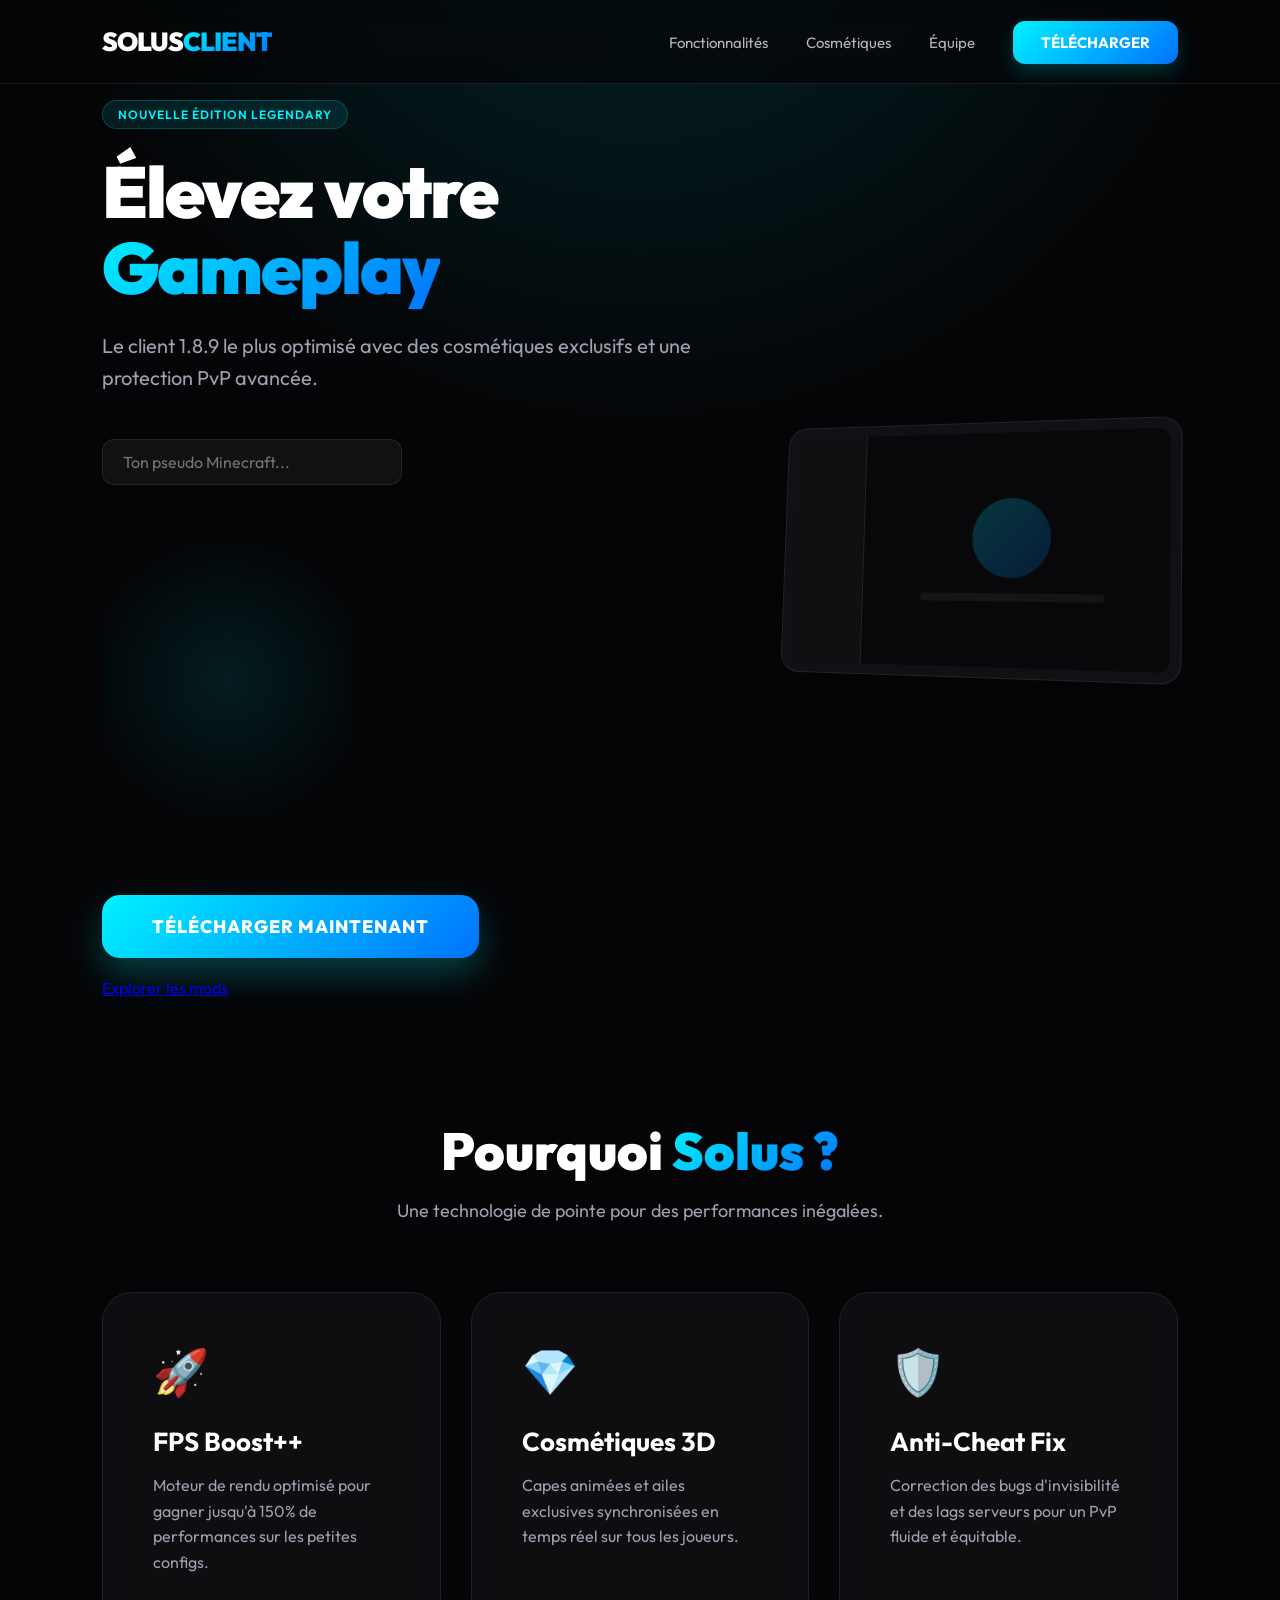
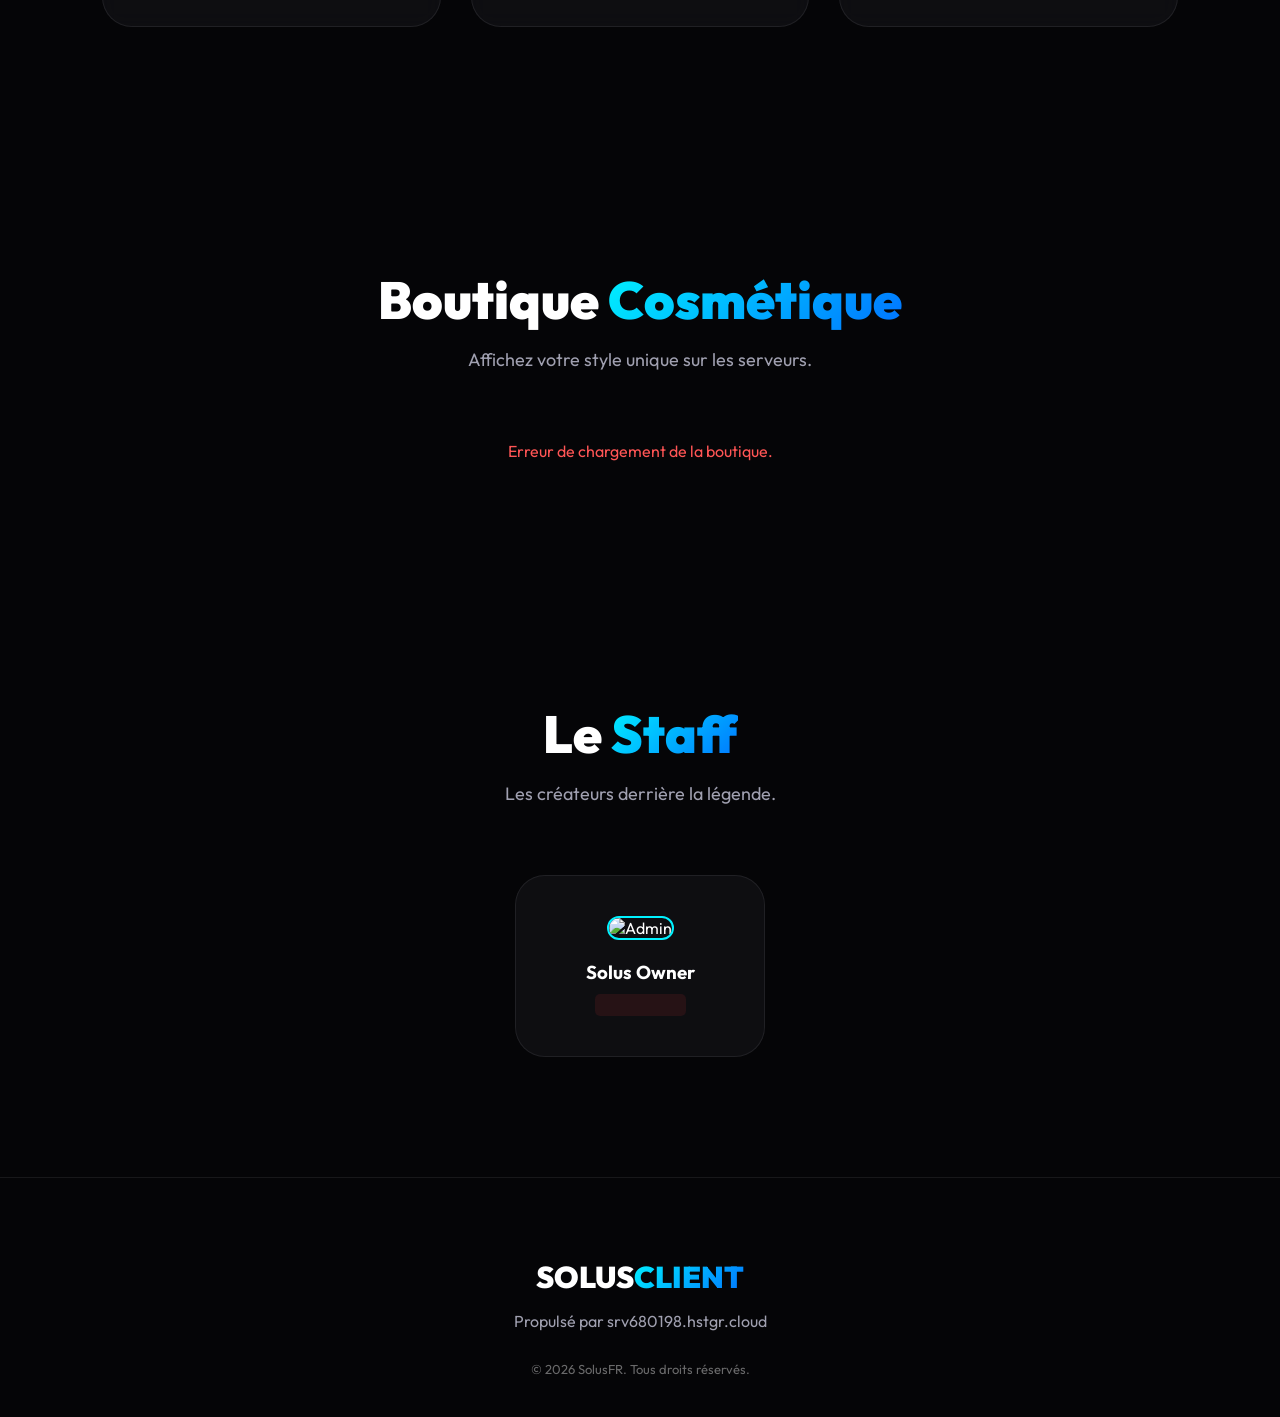
==== index.html @ 74bdff4c "site" ====
<!DOCTYPE html>
<html lang="fr">
<head>
    <meta charset="UTF-8">
    <meta name="viewport" content="width=device-width, initial-scale=1.0">
    <title>Solus Client | The Legendary Minecraft Experience</title>
    <link rel="stylesheet" href="style.css">
    <link href="https://fonts.googleapis.com/css2?family=Outfit:wght@300;400;600;900&display=swap" rel="stylesheet">
    <script src="https://unpkg.com/scrollreveal"></script>
    
    <!-- Utilisation de la version STABLE 2.5.3 de skinview3d -->
    <script src="https://cdn.jsdelivr.net/npm/skinview3d@2.5.3/dist/skinview3d.bundle.js"></script>
</head>
<body>
    <div class="glow-bg"></div>
    
    <nav>
        <div class="logo">SOLUS<span>CLIENT</span></div>
        <div class="nav-links">
            <a href="#features">Fonctionnalités</a>
            <a href="#store">Cosmétiques</a>
            <a href="#staff">Équipe</a>
            <a href="download.html" class="btn-download-nav">TÉLÉCHARGER</a>
        </div>
    </nav>

    <header>
        <div class="hero-content">
            <div class="badge">NOUVELLE ÉDITION LEGENDARY</div>
            <h1>Élevez votre <span>Gameplay</span></h1>
            <p>Le client 1.8.9 le plus optimisé avec des cosmétiques exclusifs et une protection PvP avancée.</p>
            
            <div class="skin-preview-box">
                <input type="text" id="skin-input" placeholder="Ton pseudo Minecraft..." class="preview-input">
                <div class="skin-display">
                    <!-- On s'assure que le canvas est bien là -->
                    <canvas id="skin_container" style="width: 300px; height: 400px;"></canvas>
                </div>
            </div>

            <div class="hero-btns">
                <a href="download.html" class="btn-main">TÉLÉCHARGER MAINTENANT</a>
                <a href="#features" class="btn-sub">Explorer les mods</a>
            </div>
        </div>
        <div class="hero-visual">
            <div class="launcher-mockup">
                <div class="mockup-screen">
                    <div class="mockup-sidebar"></div>
                    <div class="mockup-main">
                        <div class="mockup-circle"></div>
                        <div class="mockup-lines"></div>
                    </div>
                </div>
            </div>
        </div>
    </header>

    <section id="features" class="section">
        <div class="section-header">
            <h2>Pourquoi <span>Solus ?</span></h2>
            <p>Une technologie de pointe pour des performances inégalées.</p>
        </div>
        <div class="feat-grid">
            <div class="feat-card">
                <div class="feat-icon">🚀</div>
                <h3>FPS Boost++</h3>
                <p>Moteur de rendu optimisé pour gagner jusqu'à 150% de performances sur les petites configs.</p>
            </div>
            <div class="feat-card">
                <div class="feat-icon">💎</div>
                <h3>Cosmétiques 3D</h3>
                <p>Capes animées et ailes exclusives synchronisées en temps réel sur tous les joueurs.</p>
            </div>
            <div class="feat-card">
                <div class="feat-icon">🛡️</div>
                <h3>Anti-Cheat Fix</h3>
                <p>Correction des bugs d'invisibilité et des lags serveurs pour un PvP fluide et équitable.</p>
            </div>
        </div>
    </section>

    <section id="store" class="section">
        <div class="section-header">
            <h2>Boutique <span>Cosmétique</span></h2>
            <p>Affichez votre style unique sur les serveurs.</p>
        </div>
        <div id="store-container" class="store-grid">
            <p style="text-align: center; color: #aaa; grid-column: 1/-1;">Chargement des cosmétiques...</p>
        </div>
    </section>

    <section id="staff" class="section">
        <div class="section-header">
            <h2>Le <span>Staff</span></h2>
            <p>Les créateurs derrière la légende.</p>
        </div>
        <div class="staff-list">
            <div class="staff-card">
                <img src="https://minotar.net/helm/38c6be5c-34c3-4daa-8e38-e55f1881e52b/100.png" alt="Admin">
                <h3>Solus Owner</h3>
                <span class="rank">FONDATEUR</span>
            </div>
        </div>
    </section>

    <footer>
        <div class="footer-content">
            <div class="footer-logo">SOLUS<span>CLIENT</span></div>
            <p>Propulsé par srv680198.hstgr.cloud</p>
            <div class="copyright">© 2026 SolusFR. Tous droits réservés.</div>
        </div>
    </footer>

    <script>
        const skinInput = document.getElementById('skin-input');
        const storeContainer = document.getElementById('store-container');
        let skinViewer;

        function initViewer() {
            if (typeof skinview3d === 'undefined') {
                console.log("skinview3d non chargé, attente...");
                setTimeout(initViewer, 500);
                return;
            }
            try {
                skinViewer = new skinview3d.SkinViewer({
                    canvas: document.getElementById("skin_container"),
                    width: 300,
                    height: 400,
                    pixelRatio: window.devicePixelRatio || 1,
                    skin: "https://minotar.net/skin/Steve"
                });
                skinViewer.autoRotate = true;
                skinViewer.autoRotateSpeed = 0.5;
                console.log("SkinView3D initialisé.");
            } catch (e) { console.error(e); }
        }

        window.onload = () => {
            initViewer();
            fetchStore();
            detectOS();
        };

        function detectOS() {
            const mainBtn = document.getElementById('main-download');
            const platform = window.navigator.platform.toLowerCase();
            const userAgent = window.navigator.userAgent.toLowerCase();
            
            if (platform.includes('linux') || userAgent.includes('linux')) {
                mainBtn.innerText = "Télécharger pour Linux";
                mainBtn.href = "/assets/launcher/Solus Client-1.0.2.AppImage";
                document.getElementById('alt-lin').style.display = 'none';
                document.getElementById('alt-win').style.display = 'inline';
                document.getElementById('alt-deb').style.display = 'inline';
                document.getElementById('alt-rpm').style.display = 'inline';
            } else {
                mainBtn.innerText = "Télécharger pour Windows";
                mainBtn.href = "/assets/launcher/SolusSetup.exe";
                document.getElementById('alt-win').style.display = 'none';
                document.getElementById('alt-lin').style.display = 'inline';
                document.getElementById('alt-deb').style.display = 'inline';
                document.getElementById('alt-rpm').style.display = 'inline';
            }
        }

        skinInput.addEventListener('input', (e) => {
            if (skinViewer) skinViewer.loadSkin(`https://minotar.net/skin/${e.target.value || "Steve"}`);
        });

        async function fetchStore() {
            try {
                // Utilisation du proxy Vercel natif (bypass Mixed Content & CORS)
                const target = '/api/store';
                
                const response = await fetch(target);
                const data = await response.json();
                
                storeContainer.innerHTML = '';
                data.forEach(item => {
                    // Les images passent par Vercel aussi (/assets/capes/...)
                    // On remplace l'URL absolue par une URL relative Vercel si elle pointe vers le serveur
                    let proxiedImageUrl = item.texture_url;
                    if (proxiedImageUrl.includes('srv680198.hstgr.cloud:7777/assets')) {
                        proxiedImageUrl = proxiedImageUrl.split('srv680198.hstgr.cloud:7777')[1];
                    }
                    
                    const div = document.createElement('div');
                    div.className = 'cos-item';
                    div.onclick = () => { if(skinViewer) skinViewer.loadCape(proxiedImageUrl); window.scrollTo(0,0); };
                    div.innerHTML = `
                        <div class="cos-img" style="background-image: url('${proxiedImageUrl}');"></div>
                        <div class="cos-info">
                            <h3>${item.name}</h3>
                            <div class="price">${item.price > 0 ? item.price + '€' : 'GRATUIT'}</div>
                            <button class="btn-buy">Aperçu</button>
                        </div>
                    `;
                    storeContainer.appendChild(div);
                });
                ScrollReveal().reveal('.cos-item', { delay: 200, interval: 100 });
            } catch (e) {
                console.error(e);
                storeContainer.innerHTML = '<p style="color:#ff5555;text-align:center;grid-column:1/-1">Erreur de chargement de la boutique.</p>';
            }
        }

        ScrollReveal().reveal('.feat-card, .staff-card', { 
            delay: 200, 
            distance: '50px',
            origin: 'bottom',
            interval: 100 
        });
        ScrollReveal().reveal('.hero-content', { delay: 100, origin: 'left', distance: '100px' });
        ScrollReveal().reveal('.hero-visual', { delay: 300, origin: 'right', distance: '100px' });
    </script>
</body>
</html>
---- style.css ----
/* Skin Preview Styles */
.skin-preview-box {
    margin-bottom: 40px;
    display: flex;
    flex-direction: column;
    gap: 20px;
}

.preview-input {
    background: rgba(255,255,255,0.05);
    border: 1px solid var(--border);
    padding: 12px 20px;
    border-radius: 12px;
    color: white;
    font-size: 16px;
    width: 300px;
    transition: 0.3s;
}

.preview-input:focus {
    outline: none;
    border-color: var(--primary);
    background: rgba(255,255,255,0.08);
}

.skin-display {
    position: relative;
    width: 250px;
    height: 350px;
    background: radial-gradient(circle at center, rgba(0, 242, 255, 0.1) 0%, transparent 70%);
    border-radius: 30px;
    display: flex;
    justify-content: center;
    align-items: center;
}

#skin_container {
    image-rendering: pixelated;
    image-rendering: crisp-edges;
}

.skin-display img {
    height: 90%;
    z-index: 2;
    filter: drop-shadow(0 10px 20px rgba(0,0,0,0.5));
}

.cape-overlay {
    position: absolute;
    width: 80px;
    height: 140px;
    background-size: contain;
    background-repeat: no-repeat;
    background-position: center;
    top: 60px;
    right: 40px;
    z-index: 1;
    display: none;
    transform: rotate(5deg);
    filter: drop-shadow(0 5px 15px rgba(0,0,0,0.8));
    animation: capeFloat 3s infinite ease-in-out;
}

@keyframes capeFloat {
    0%, 100% { transform: translateY(0) rotate(5deg); }
    50% { transform: translateY(-5px) rotate(8deg); }
}

:root {
    --bg: #050507;
    --card-bg: rgba(20, 20, 25, 0.6);
    --primary: #00f2ff;
    --secondary: #0072ff;
    --text: #ffffff;
    --text-dim: #a0a0b0;
    --glass: rgba(255, 255, 255, 0.03);
    --border: rgba(255, 255, 255, 0.08);
}

* {
    margin: 0;
    padding: 0;
    box-sizing: border-box;
    font-family: 'Outfit', sans-serif;
    scroll-behavior: smooth;
}

body {
    background-color: var(--bg);
    color: var(--text);
    overflow-x: hidden;
}

.glow-bg {
    position: fixed;
    top: 0;
    left: 0;
    width: 100%;
    height: 100%;
    background: radial-gradient(circle at 50% -20%, rgba(0, 242, 255, 0.15) 0%, transparent 50%);
    pointer-events: none;
    z-index: -1;
}

span {
    background: linear-gradient(135deg, var(--primary), var(--secondary));
    -webkit-background-clip: text;
    background-clip: text;
    -webkit-text-fill-color: transparent;
}

/* Navbar */
nav {
    display: flex;
    justify-content: space-between;
    align-items: center;
    padding: 25px 8%;
    position: fixed;
    width: 100%;
    top: 0;
    z-index: 1000;
    background: rgba(5, 5, 7, 0.7);
    backdrop-filter: blur(20px);
    border-bottom: 1px solid var(--border);
}

.logo {
    font-size: 26px;
    font-weight: 900;
    letter-spacing: -1px;
}

.nav-links a {
    color: var(--text);
    text-decoration: none;
    margin-left: 35px;
    font-weight: 400;
    font-size: 15px;
    transition: 0.3s;
    opacity: 0.7;
}

.nav-links a:hover {
    opacity: 1;
    color: var(--primary);
}

.btn-download-nav {
    background: linear-gradient(135deg, var(--primary), var(--secondary));
    padding: 12px 28px;
    border-radius: 12px;
    font-weight: 700 !important;
    opacity: 1 !important;
    box-shadow: 0 8px 20px rgba(0, 242, 255, 0.2);
}

/* Header */
header {
    min-height: 100vh;
    display: flex;
    align-items: center;
    padding: 0 8%;
    gap: 50px;
    padding-top: 100px;
}

.hero-content {
    flex: 1.2;
}

.badge {
    display: inline-block;
    padding: 6px 15px;
    background: rgba(0, 242, 255, 0.1);
    border: 1px solid rgba(0, 242, 255, 0.2);
    border-radius: 50px;
    color: var(--primary);
    font-size: 12px;
    font-weight: 600;
    margin-bottom: 25px;
    letter-spacing: 1px;
}

.hero-content h1 {
    font-size: 72px;
    font-weight: 900;
    line-height: 1.05;
    margin-bottom: 25px;
    letter-spacing: -2px;
}

.hero-content p {
    font-size: 20px;
    color: var(--text-dim);
    margin-bottom: 45px;
    max-width: 600px;
    line-height: 1.6;
}

.hero-btns {
    display: flex;
    flex-direction: column;
    gap: 20px;
    align-items: flex-start;
}

.btn-main {
    background: linear-gradient(135deg, var(--primary), var(--secondary));
    color: white;
    text-decoration: none;
    padding: 20px 50px;
    border-radius: 18px;
    font-weight: 800;
    font-size: 18px;
    transition: 0.4s;
    box-shadow: 0 15px 35px rgba(0, 242, 255, 0.25);
    text-transform: uppercase;
    letter-spacing: 1px;
}

.btn-main:hover {
    transform: translateY(-8px);
    box-shadow: 0 20px 45px rgba(0, 242, 255, 0.4);
}

.other-versions {
    display: flex;
    gap: 15px;
    align-items: center;
    padding-left: 5px;
}

.other-versions span {
    font-size: 13px;
    color: var(--text-dim);
    font-weight: 500;
    -webkit-text-fill-color: var(--text-dim); /* Overriding global span gradient */
    background: none;
}

.other-versions a {
    color: var(--text-dim);
    text-decoration: none;
    font-size: 13px;
    font-weight: 600;
    transition: 0.3s;
    padding: 5px 10px;
    background: rgba(255,255,255,0.03);
    border-radius: 8px;
    border: 1px solid var(--border);
}

.other-versions a:hover {
    color: var(--primary);
    background: rgba(0, 242, 255, 0.05);
    border-color: var(--primary);
}

/* Mockup */
.hero-visual {
    flex: 0.8;
    display: flex;
    justify-content: center;
}

.launcher-mockup {
    width: 100%;
    max-width: 500px;
    aspect-ratio: 16/10;
    background: #101015;
    border-radius: 20px;
    padding: 10px;
    border: 1px solid var(--border);
    box-shadow: 0 40px 100px rgba(0,0,0,0.5);
    transform: perspective(1000px) rotateY(-15deg) rotateX(5deg);
}

.mockup-screen {
    width: 100%;
    height: 100%;
    background: #08080a;
    border-radius: 12px;
    display: flex;
    overflow: hidden;
}

.mockup-sidebar {
    width: 20%;
    height: 100%;
    background: rgba(255,255,255,0.03);
    border-right: 1px solid var(--border);
}

.mockup-main {
    flex: 1;
    display: flex;
    flex-direction: column;
    align-items: center;
    justify-content: center;
    gap: 15px;
}

.mockup-circle {
    width: 80px;
    height: 80px;
    border-radius: 50%;
    background: linear-gradient(135deg, var(--primary), var(--secondary));
    opacity: 0.2;
}

.mockup-lines {
    width: 60%;
    height: 8px;
    background: rgba(255,255,255,0.05);
    border-radius: 4px;
}

/* Sections */
.section {
    padding: 120px 8%;
}

.section-header {
    text-align: center;
    margin-bottom: 70px;
}

.section-header h2 {
    font-size: 52px;
    font-weight: 900;
    margin-bottom: 15px;
}

.section-header p {
    color: var(--text-dim);
    font-size: 18px;
}

/* Feat Grid */
.feat-grid {
    display: grid;
    grid-template-columns: repeat(auto-fit, minmax(320px, 1fr));
    gap: 30px;
}

.feat-card {
    background: var(--card-bg);
    padding: 50px;
    border-radius: 30px;
    border: 1px solid var(--border);
    backdrop-filter: blur(10px);
    transition: 0.4s;
}

.feat-card:hover {
    border-color: var(--primary);
    background: rgba(0, 242, 255, 0.03);
    transform: translateY(-10px);
}

.feat-icon {
    font-size: 45px;
    margin-bottom: 25px;
}

.feat-card h3 {
    font-size: 26px;
    margin-bottom: 15px;
}

.feat-card p {
    color: var(--text-dim);
    line-height: 1.6;
}

/* Store Grid */
.store-grid {
    display: grid;
    grid-template-columns: repeat(auto-fit, minmax(280px, 1fr));
    gap: 35px;
}

.cos-item {
    background: var(--card-bg);
    border-radius: 30px;
    border: 1px solid var(--border);
    overflow: hidden;
    transition: 0.4s;
    cursor: pointer;
}

.cos-item:hover {
    transform: scale(1.03);
    border-color: var(--primary);
}

.cos-img {
    height: 350px;
    background-size: contain;
    background-position: center;
    background-repeat: no-repeat;
    background-color: rgba(0,0,0,0.2);
    image-rendering: pixelated;
    image-rendering: crisp-edges;
}

.cos-info {
    padding: 30px;
    text-align: center;
}

.price {
    font-size: 24px;
    font-weight: 800;
    margin: 15px 0;
    color: var(--primary);
}

.btn-buy {
    width: 100%;
    background: white;
    color: black;
    border: none;
    padding: 15px;
    border-radius: 12px;
    font-weight: 700;
    cursor: pointer;
    transition: 0.3s;
}

.btn-buy:hover {
    background: var(--primary);
    color: white;
}

/* Staff */
.staff-list {
    display: flex;
    justify-content: center;
}

.staff-card {
    background: var(--card-bg);
    padding: 40px;
    border-radius: 30px;
    border: 1px solid var(--border);
    text-align: center;
    width: 250px;
}

.staff-card img {
    width: 100px;
    height: 100px;
    border-radius: 25px;
    margin-bottom: 20px;
    border: 2px solid var(--primary);
}

.rank {
    display: inline-block;
    margin-top: 10px;
    padding: 4px 12px;
    background: rgba(255, 60, 60, 0.1);
    color: #ff3c3c;
    border-radius: 5px;
    font-size: 11px;
    font-weight: 700;
}

/* Footer */
footer {
    padding: 80px 8% 40px;
    border-top: 1px solid var(--border);
    text-align: center;
}

.footer-logo {
    font-size: 30px;
    font-weight: 900;
    margin-bottom: 15px;
}

.footer-content p {
    color: var(--text-dim);
    margin-bottom: 30px;
}

.copyright {
    font-size: 13px;
    opacity: 0.4;
}

@media (max-width: 1000px) {
    header {
        flex-direction: column;
        padding-top: 150px;
        text-align: center;
    }
    .hero-content h1 {
        font-size: 48px;
    }
    .hero-btns {
        justify-content: center;
    }
    .hero-visual {
        display: none;
    }
}
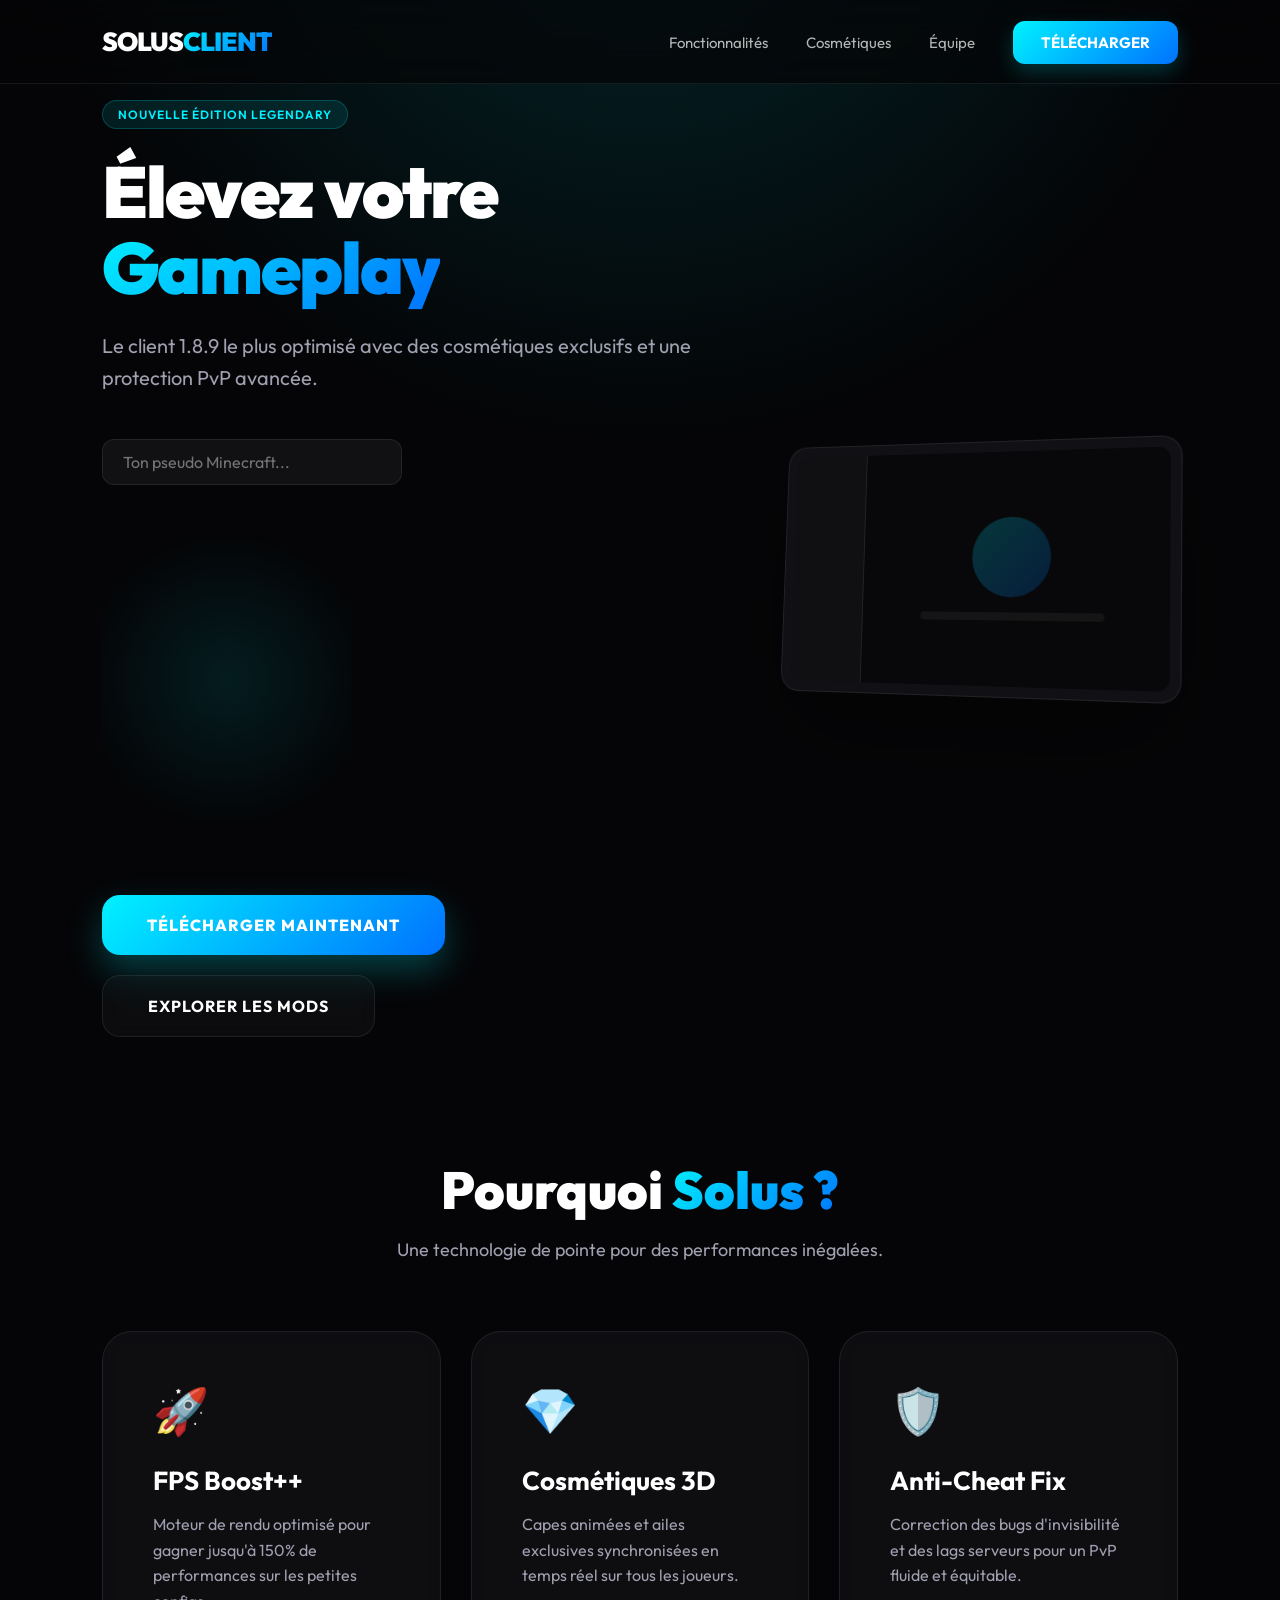
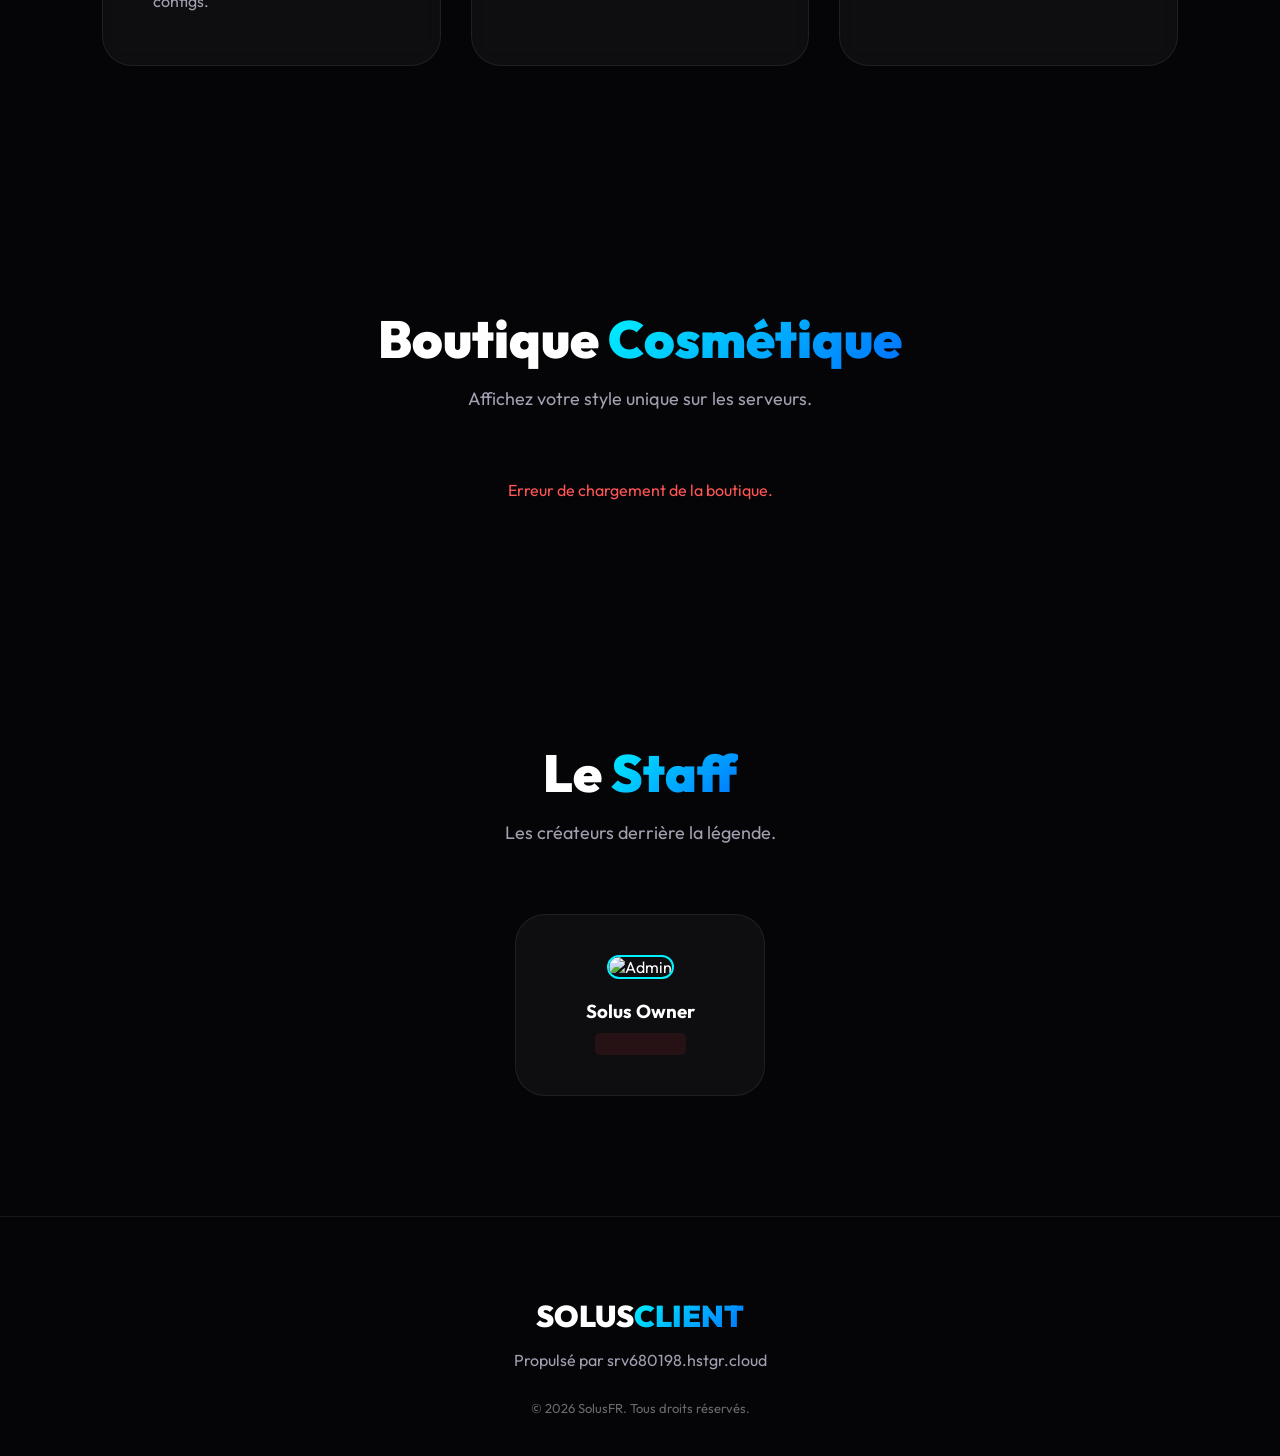
==== commit 1634b544: "site" ====
--- a/index.html
+++ b/index.html
@@ -20,7 +20,7 @@
             <a href="#features">Fonctionnalités</a>
             <a href="#store">Cosmétiques</a>
             <a href="#staff">Équipe</a>
-            <a href="download.html" class="btn-download-nav">TÉLÉCHARGER</a>
+            <a href="/download" class="btn-download-nav">TÉLÉCHARGER</a>
         </div>
     </nav>
 
@@ -39,7 +39,7 @@
             </div>
 
             <div class="hero-btns">
-                <a href="download.html" class="btn-main">TÉLÉCHARGER MAINTENANT</a>
+                <a href="/download" class="btn-main">TÉLÉCHARGER MAINTENANT</a>
                 <a href="#features" class="btn-sub">Explorer les mods</a>
             </div>
         </div>
--- a/style.css
+++ b/style.css
@@ -199,19 +199,19 @@
 
 .hero-btns {
     display: flex;
-    flex-direction: column;
     gap: 20px;
-    align-items: flex-start;
+    flex-wrap: wrap;
+    align-items: center;
 }
 
 .btn-main {
     background: linear-gradient(135deg, var(--primary), var(--secondary));
     color: white;
     text-decoration: none;
-    padding: 20px 50px;
+    padding: 20px 45px;
     border-radius: 18px;
     font-weight: 800;
-    font-size: 18px;
+    font-size: 16px;
     transition: 0.4s;
     box-shadow: 0 15px 35px rgba(0, 242, 255, 0.25);
     text-transform: uppercase;
@@ -223,36 +223,24 @@
     box-shadow: 0 20px 45px rgba(0, 242, 255, 0.4);
 }
 
-.other-versions {
-    display: flex;
-    gap: 15px;
-    align-items: center;
-    padding-left: 5px;
-}
-
-.other-versions span {
-    font-size: 13px;
-    color: var(--text-dim);
-    font-weight: 500;
-    -webkit-text-fill-color: var(--text-dim); /* Overriding global span gradient */
-    background: none;
-}
-
-.other-versions a {
-    color: var(--text-dim);
+.btn-sub {
+    background: var(--glass);
+    border: 1px solid var(--border);
+    color: white;
     text-decoration: none;
-    font-size: 13px;
-    font-weight: 600;
+    padding: 20px 45px;
+    border-radius: 18px;
+    font-weight: 700;
+    font-size: 16px;
     transition: 0.3s;
-    padding: 5px 10px;
-    background: rgba(255,255,255,0.03);
-    border-radius: 8px;
-    border: 1px solid var(--border);
-}
-
-.other-versions a:hover {
-    color: var(--primary);
-    background: rgba(0, 242, 255, 0.05);
+    backdrop-filter: blur(10px);
+    text-transform: uppercase;
+    letter-spacing: 1px;
+}
+
+.btn-sub:hover {
+    background: rgba(255, 255, 255, 0.08);
+    transform: translateY(-5px);
     border-color: var(--primary);
 }
 
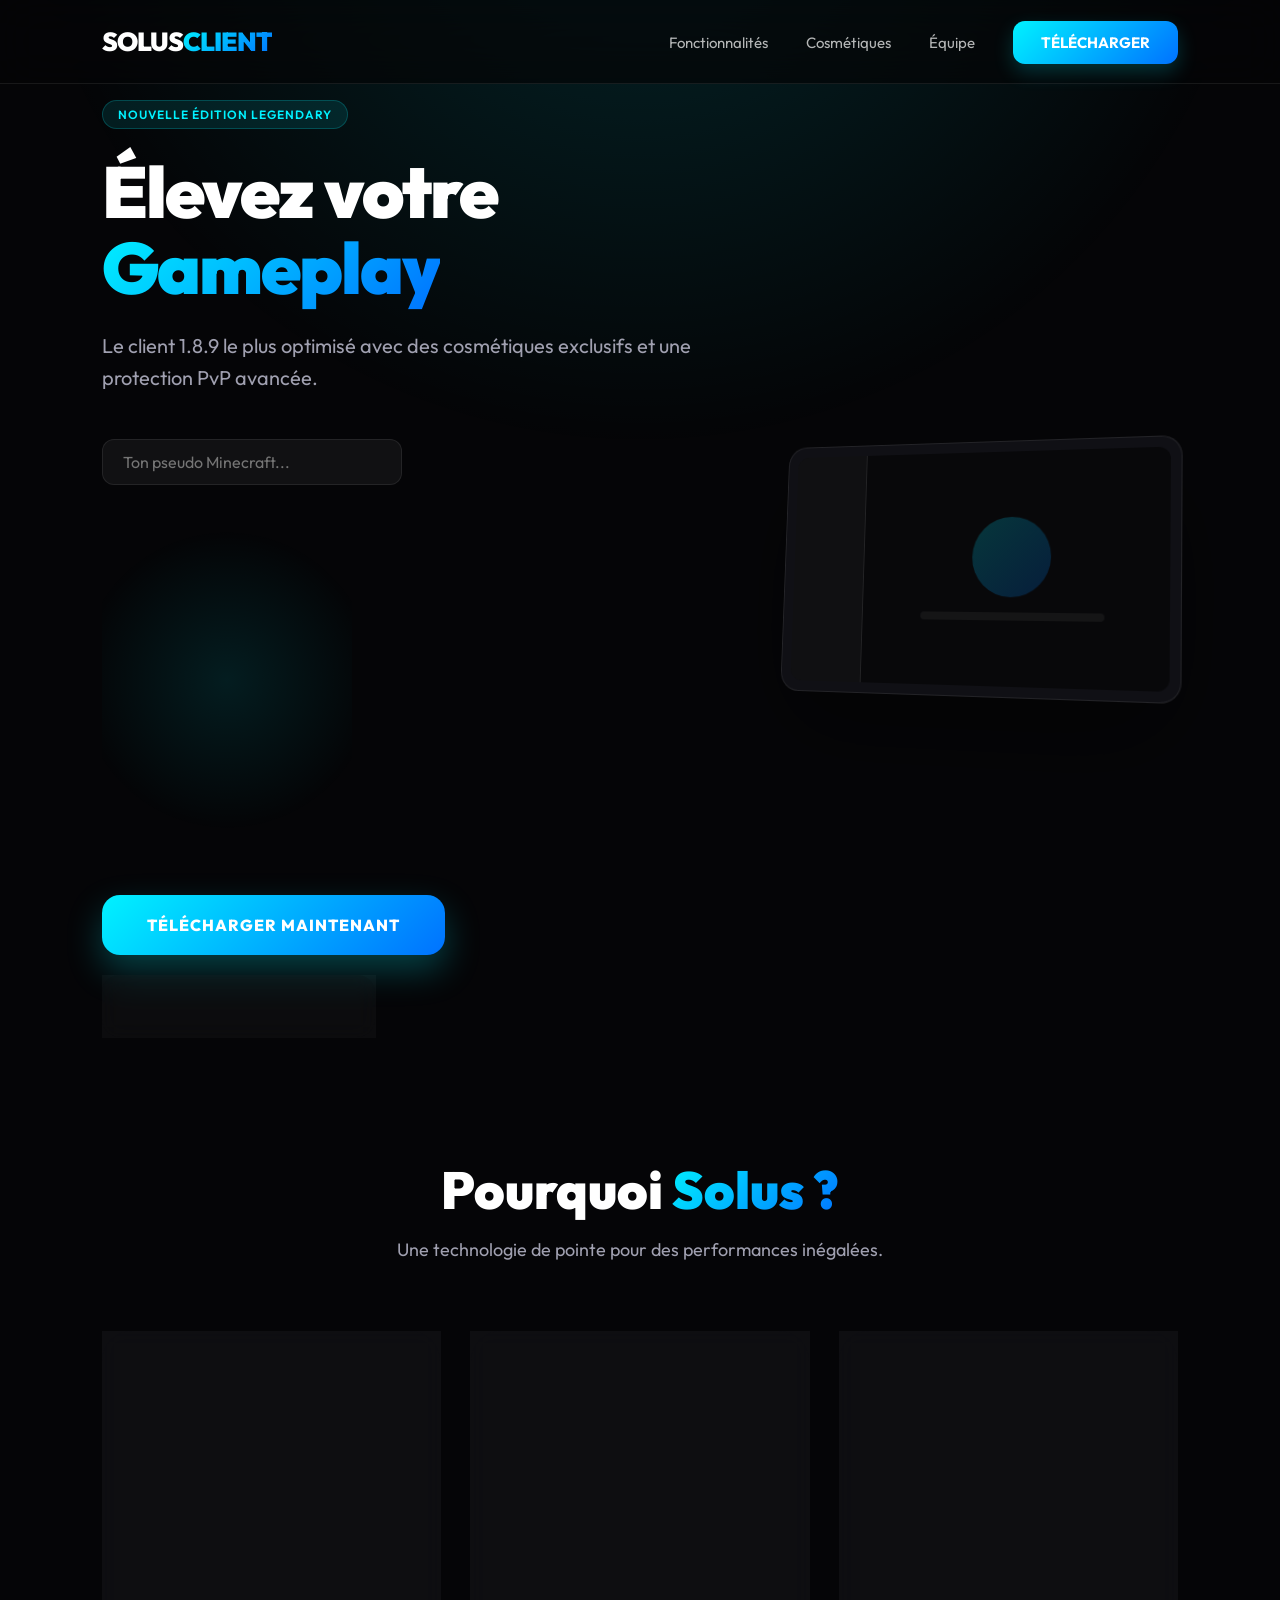
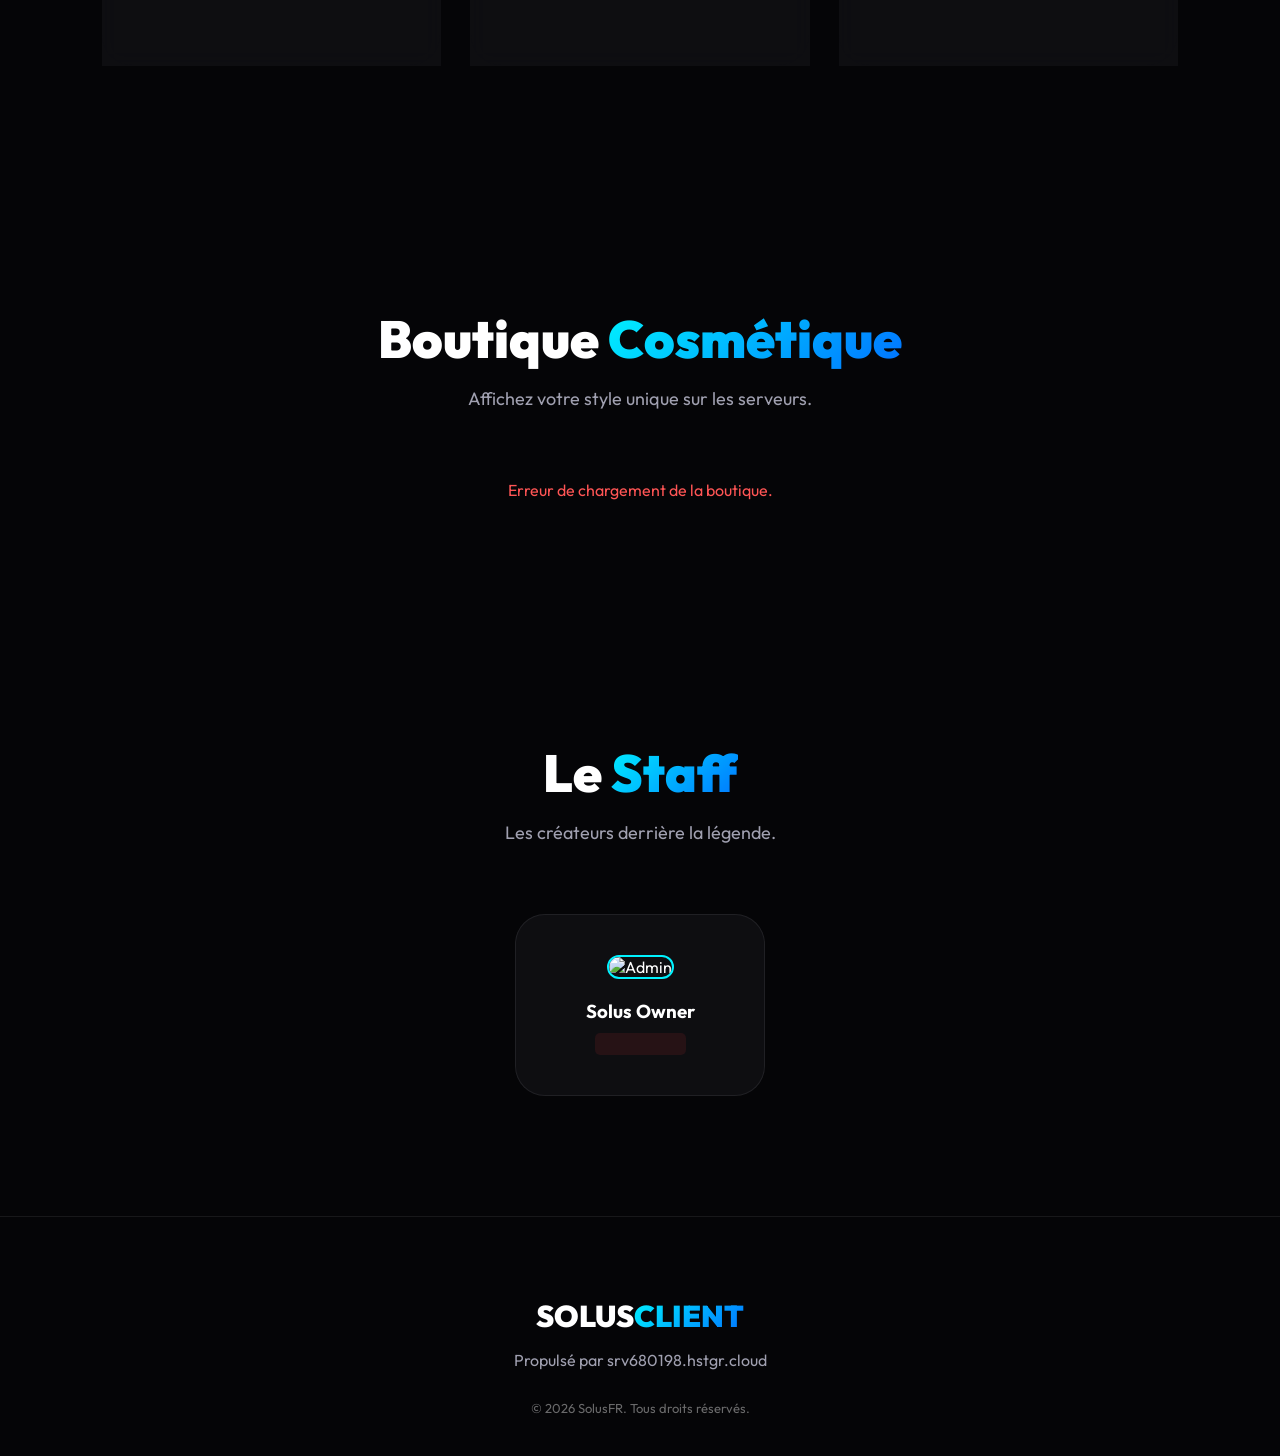
==== commit d64cb166: "Update index.html" ====
--- a/index.html
+++ b/index.html
@@ -10,6 +10,7 @@
     
     <!-- Utilisation de la version STABLE 2.5.3 de skinview3d -->
     <script src="https://cdn.jsdelivr.net/npm/skinview3d@2.5.3/dist/skinview3d.bundle.js"></script>
+    <link rel="icon" href="https://minotar.net/helm/Steve/32.png" type="image/png">
 </head>
 <body>
     <div class="glow-bg"></div>
@@ -116,10 +117,10 @@
         const skinInput = document.getElementById('skin-input');
         const storeContainer = document.getElementById('store-container');
         let skinViewer;
+        let capeAnimationInterval = null;
 
         function initViewer() {
             if (typeof skinview3d === 'undefined') {
-                console.log("skinview3d non chargé, attente...");
                 setTimeout(initViewer, 500);
                 return;
             }
@@ -131,56 +132,106 @@
                     pixelRatio: window.devicePixelRatio || 1,
                     skin: "https://minotar.net/skin/Steve"
                 });
-                skinViewer.autoRotate = true;
-                skinViewer.autoRotateSpeed = 0.5;
-                console.log("SkinView3D initialisé.");
+                
+                // Configuration Premium identique au Launcher
+                skinViewer.autoRotate = false;
+                skinViewer.camera.position.set(0, 12, -45);
+                skinViewer.camera.lookAt(0, 12, 0);
+                
+                // Lumières
+                skinViewer.globalLight.intensity = 0.50;
+                skinViewer.cameraLight.intensity = 0.50;
+                
+                // Animation synchronisée
+                const walk = skinViewer.animations.add(skinview3d.WalkingAnimation);
+                walk.speed = 0.6;
+                
+                console.log("SkinView3D Legendary Engine (Synchronized) prêt.");
             } catch (e) { console.error(e); }
         }
 
         window.onload = () => {
             initViewer();
             fetchStore();
-            detectOS();
         };
-
-        function detectOS() {
-            const mainBtn = document.getElementById('main-download');
-            const platform = window.navigator.platform.toLowerCase();
-            const userAgent = window.navigator.userAgent.toLowerCase();
-            
-            if (platform.includes('linux') || userAgent.includes('linux')) {
-                mainBtn.innerText = "Télécharger pour Linux";
-                mainBtn.href = "/assets/launcher/Solus Client-1.0.2.AppImage";
-                document.getElementById('alt-lin').style.display = 'none';
-                document.getElementById('alt-win').style.display = 'inline';
-                document.getElementById('alt-deb').style.display = 'inline';
-                document.getElementById('alt-rpm').style.display = 'inline';
-            } else {
-                mainBtn.innerText = "Télécharger pour Windows";
-                mainBtn.href = "/assets/launcher/SolusSetup.exe";
-                document.getElementById('alt-win').style.display = 'none';
-                document.getElementById('alt-lin').style.display = 'inline';
-                document.getElementById('alt-deb').style.display = 'inline';
-                document.getElementById('alt-rpm').style.display = 'inline';
-            }
-        }
 
         skinInput.addEventListener('input', (e) => {
             if (skinViewer) skinViewer.loadSkin(`https://minotar.net/skin/${e.target.value || "Steve"}`);
         });
 
+        async function animateSkinCape(viewer, url, intervalRef) {
+            if (!viewer) return;
+            
+            const img = new Image();
+            img.crossOrigin = "anonymous";
+            img.src = url;
+            
+            img.onload = async () => {
+                const w = img.width;
+                const h = img.height;
+                const frames = Math.floor(h / (w / 2));
+                
+                const canvas = document.createElement('canvas');
+                canvas.width = w;
+                canvas.height = w / 2;
+                const ctx = canvas.getContext('2d');
+                ctx.drawImage(img, 0, 0, w, w / 2, 0, 0, w, w / 2);
+                
+                await viewer.loadCape(canvas.toDataURL());
+                await new Promise(r => setTimeout(r, 100));
+                
+                const player = viewer.playerObject;
+                if (!player) return;
+
+                const meshes = [];
+                player.traverse((obj) => {
+                    if (obj.isMesh && (obj.name.toLowerCase().includes('cape') || obj.name.toLowerCase().includes('back'))) {
+                        meshes.push(obj);
+                    }
+                });
+
+                if (meshes.length > 0) {
+                    const animCanvas = document.createElement('canvas');
+                    animCanvas.width = w;
+                    animCanvas.height = w / 2;
+                    const animCtx = animCanvas.getContext('2d');
+
+                    let currentFrame = 0;
+                    const interval = setInterval(() => {
+                        currentFrame = (currentFrame + 1) % frames;
+                        animCtx.clearRect(0, 0, animCanvas.width, animCanvas.height);
+                        animCtx.drawImage(img, 0, currentFrame * (w / 2), w, w / 2, 0, 0, w, w / 2);
+                        
+                        meshes.forEach(mesh => {
+                            const materials = Array.isArray(mesh.material) ? mesh.material : [mesh.material];
+                            materials.forEach(mat => {
+                                if (mat && mat.map) {
+                                    mat.map.image = animCanvas;
+                                    mat.map.needsUpdate = true;
+                                }
+                            });
+                        });
+                    }, 50);
+                    
+                    if (intervalRef.current) clearInterval(intervalRef.current);
+                    intervalRef.current = interval;
+                }
+            };
+        }
+
+        async function loadAnimatedCape(url) {
+            const ref = { current: capeAnimationInterval };
+            await animateSkinCape(skinViewer, url, ref);
+            capeAnimationInterval = ref.current;
+        }
+
         async function fetchStore() {
             try {
-                // Utilisation du proxy Vercel natif (bypass Mixed Content & CORS)
-                const target = '/api/store';
-                
-                const response = await fetch(target);
+                const response = await fetch('/api/store');
                 const data = await response.json();
                 
                 storeContainer.innerHTML = '';
                 data.forEach(item => {
-                    // Les images passent par Vercel aussi (/assets/capes/...)
-                    // On remplace l'URL absolue par une URL relative Vercel si elle pointe vers le serveur
                     let proxiedImageUrl = item.texture_url;
                     if (proxiedImageUrl.includes('srv680198.hstgr.cloud:7777/assets')) {
                         proxiedImageUrl = proxiedImageUrl.split('srv680198.hstgr.cloud:7777')[1];
@@ -188,16 +239,54 @@
                     
                     const div = document.createElement('div');
                     div.className = 'cos-item';
-                    div.onclick = () => { if(skinViewer) skinViewer.loadCape(proxiedImageUrl); window.scrollTo(0,0); };
-                    div.innerHTML = `
-                        <div class="cos-img" style="background-image: url('${proxiedImageUrl}');"></div>
-                        <div class="cos-info">
-                            <h3>${item.name}</h3>
-                            <div class="price">${item.price > 0 ? item.price + '€' : 'GRATUIT'}</div>
-                            <button class="btn-buy">Aperçu</button>
-                        </div>
+                    
+                    const imgDiv = document.createElement('div');
+                    imgDiv.className = 'cos-img';
+                    const canvas = document.createElement('canvas');
+                    imgDiv.appendChild(canvas);
+                    
+                    const infoDiv = document.createElement('div');
+                    infoDiv.className = 'cos-info';
+                    infoDiv.innerHTML = `
+                        <h3>${item.name}</h3>
+                        <div class="price">${item.price > 0 ? item.price + '€' : 'GRATUIT'}</div>
+                        <button class="btn-buy">Aperçu</button>
                     `;
+                    
+                    div.appendChild(imgDiv);
+                    div.appendChild(infoDiv);
+                    
+                    div.onclick = () => { 
+                        loadAnimatedCape(proxiedImageUrl); 
+                        window.scrollTo({ top: 0, behavior: 'smooth' }); 
+                    };
+                    
                     storeContainer.appendChild(div);
+
+                    // Initialisation du petit viewer 3D pour l'item
+                    const initItemViewer = () => {
+                        if (typeof skinview3d === 'undefined') {
+                            setTimeout(initItemViewer, 500);
+                            return;
+                        }
+                        const itemViewer = new skinview3d.SkinViewer({
+                            canvas: canvas,
+                            width: 250,
+                            height: 300,
+                            pixelRatio: 1,
+                            skin: "https://minotar.net/skin/Steve"
+                        });
+                        itemViewer.camera.position.set(0, 12, -45);
+                        itemViewer.camera.lookAt(0, 12, 0);
+                        
+                        // Lumières pour les items
+                        itemViewer.globalLight.intensity = 0.50;
+                        itemViewer.cameraLight.intensity = 0.50;
+                        
+                        const itemIntervalRef = { current: null };
+                        animateSkinCape(itemViewer, proxiedImageUrl, itemIntervalRef);
+                    };
+                    initItemViewer();
                 });
                 ScrollReveal().reveal('.cos-item', { delay: 200, interval: 100 });
             } catch (e) {
--- a/style.css
+++ b/style.css
@@ -383,13 +383,19 @@
 }
 
 .cos-img {
-    height: 350px;
-    background-size: contain;
-    background-position: center;
-    background-repeat: no-repeat;
-    background-color: rgba(0,0,0,0.2);
-    image-rendering: pixelated;
-    image-rendering: crisp-edges;
+    height: 300px;
+    background: radial-gradient(circle at center, rgba(255,255,255,0.03) 0%, transparent 70%);
+    display: flex;
+    justify-content: center;
+    align-items: center;
+    overflow: hidden;
+    position: relative;
+}
+
+.cos-img canvas {
+    width: 100% !important;
+    height: 100% !important;
+    cursor: pointer;
 }
 
 .cos-info {
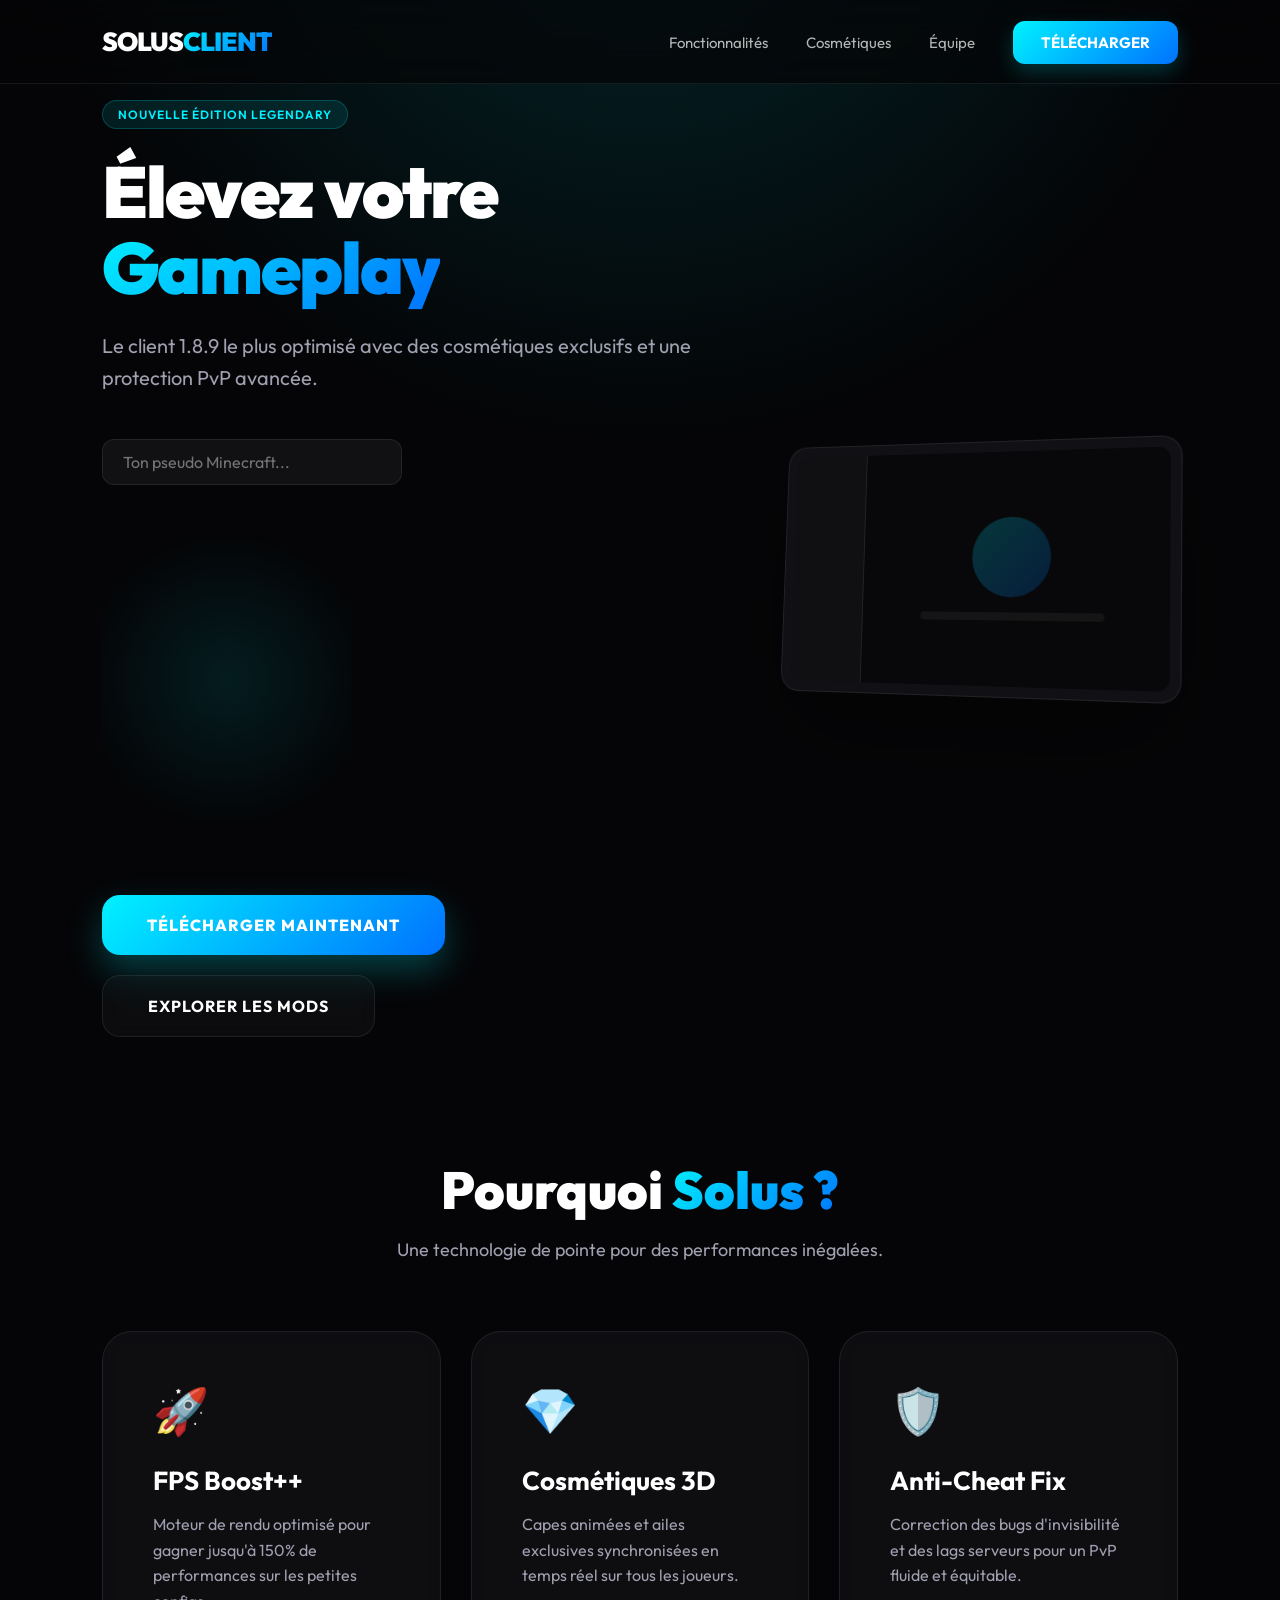
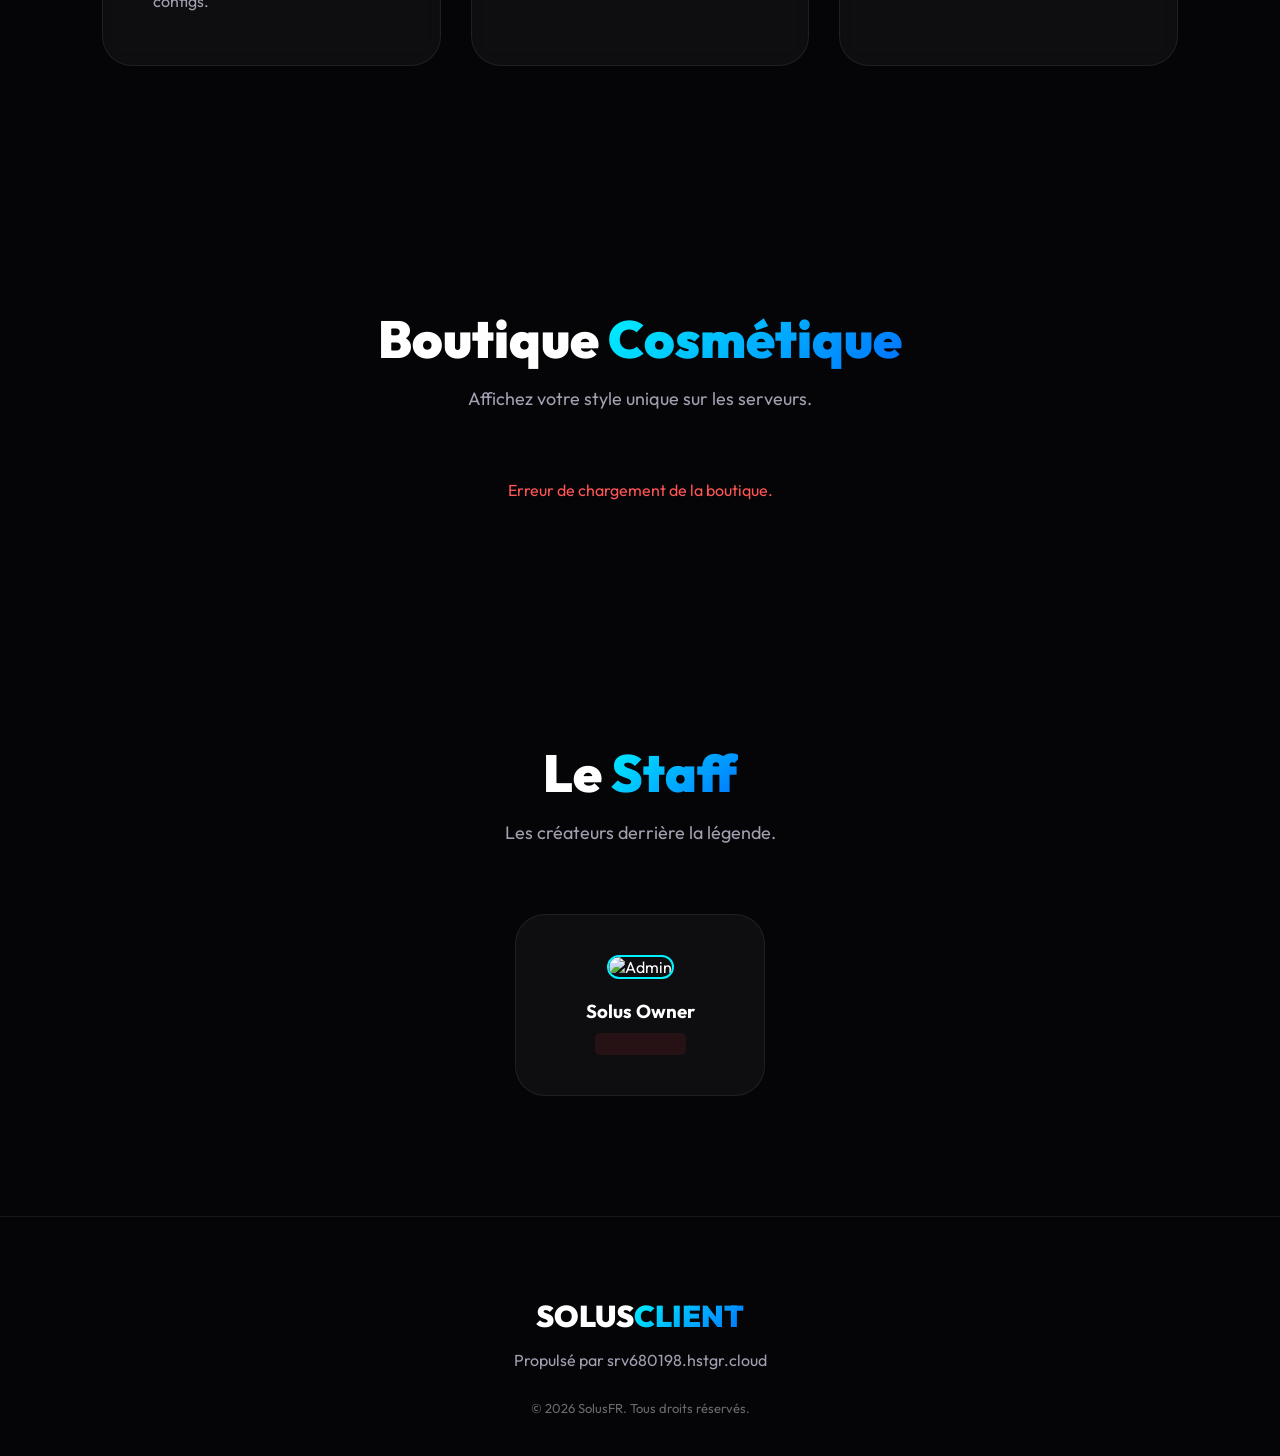
==== commit c2fa9444: "site" ====
--- a/index.html
+++ b/index.html
@@ -276,15 +276,21 @@
                             pixelRatio: 1,
                             skin: "https://minotar.net/skin/Steve"
                         });
-                        itemViewer.camera.position.set(0, 12, -45);
-                        itemViewer.camera.lookAt(0, 12, 0);
                         
-                        // Lumières pour les items
-                        itemViewer.globalLight.intensity = 0.50;
-                        itemViewer.cameraLight.intensity = 0.50;
+                        // Positionnement de dos précis
+                        itemViewer.camera.position.set(0, 14, -40);
+                        itemViewer.camera.lookAt(0, 14, 0);
+                        
+                        // Lumières boostées pour les petits modèles
+                        itemViewer.globalLight.intensity = 0.80;
+                        itemViewer.cameraLight.intensity = 0.80;
                         
                         const itemIntervalRef = { current: null };
                         animateSkinCape(itemViewer, proxiedImageUrl, itemIntervalRef);
+
+                        // Optimisation : On arrête l'animation du modèle si on ne le survole pas (optionnel mais recommandé)
+                        canvas.onmouseenter = () => { itemViewer.animations.paused = false; };
+                        canvas.onmouseleave = () => { itemViewer.animations.paused = true; };
                     };
                     initItemViewer();
                 });
--- a/style.css
+++ b/style.css
@@ -384,7 +384,7 @@
 
 .cos-img {
     height: 300px;
-    background: radial-gradient(circle at center, rgba(255,255,255,0.03) 0%, transparent 70%);
+    background: radial-gradient(circle at center, rgba(255,255,255,0.08) 0%, transparent 80%);
     display: flex;
     justify-content: center;
     align-items: center;
